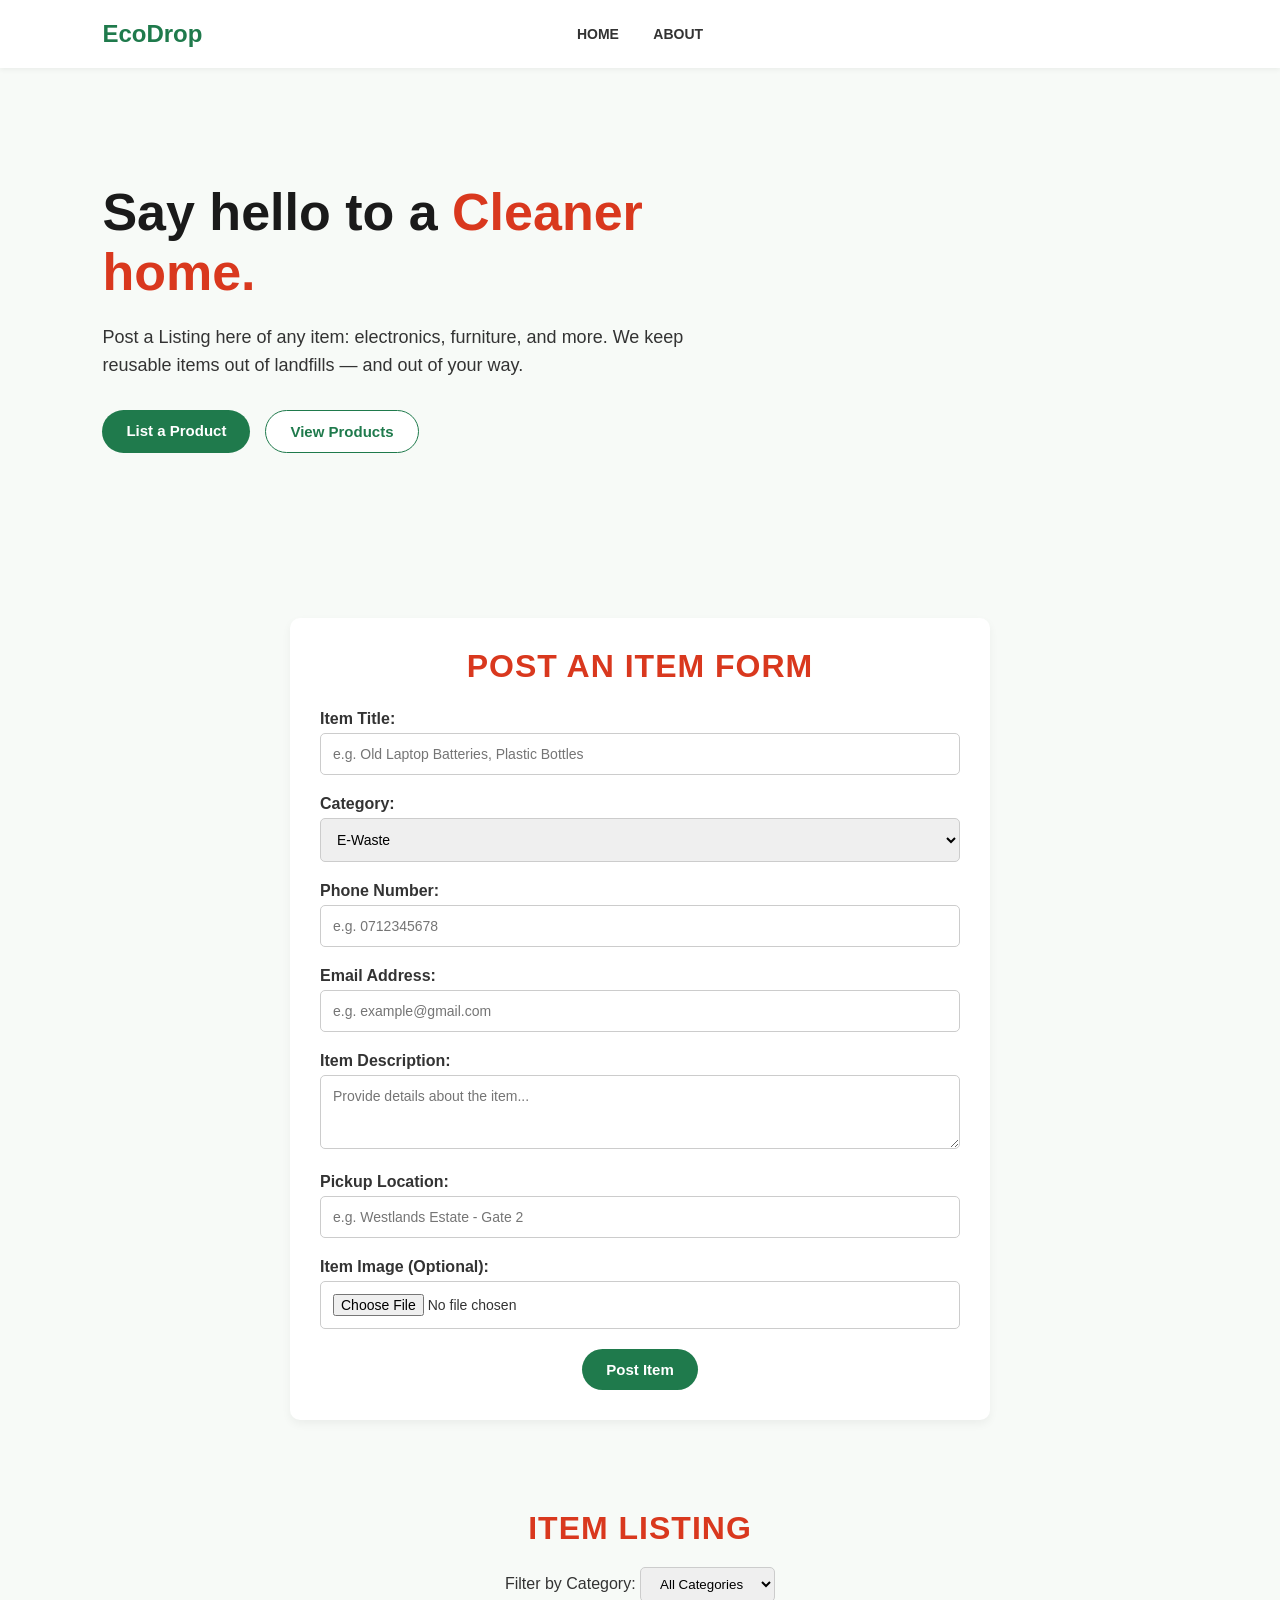
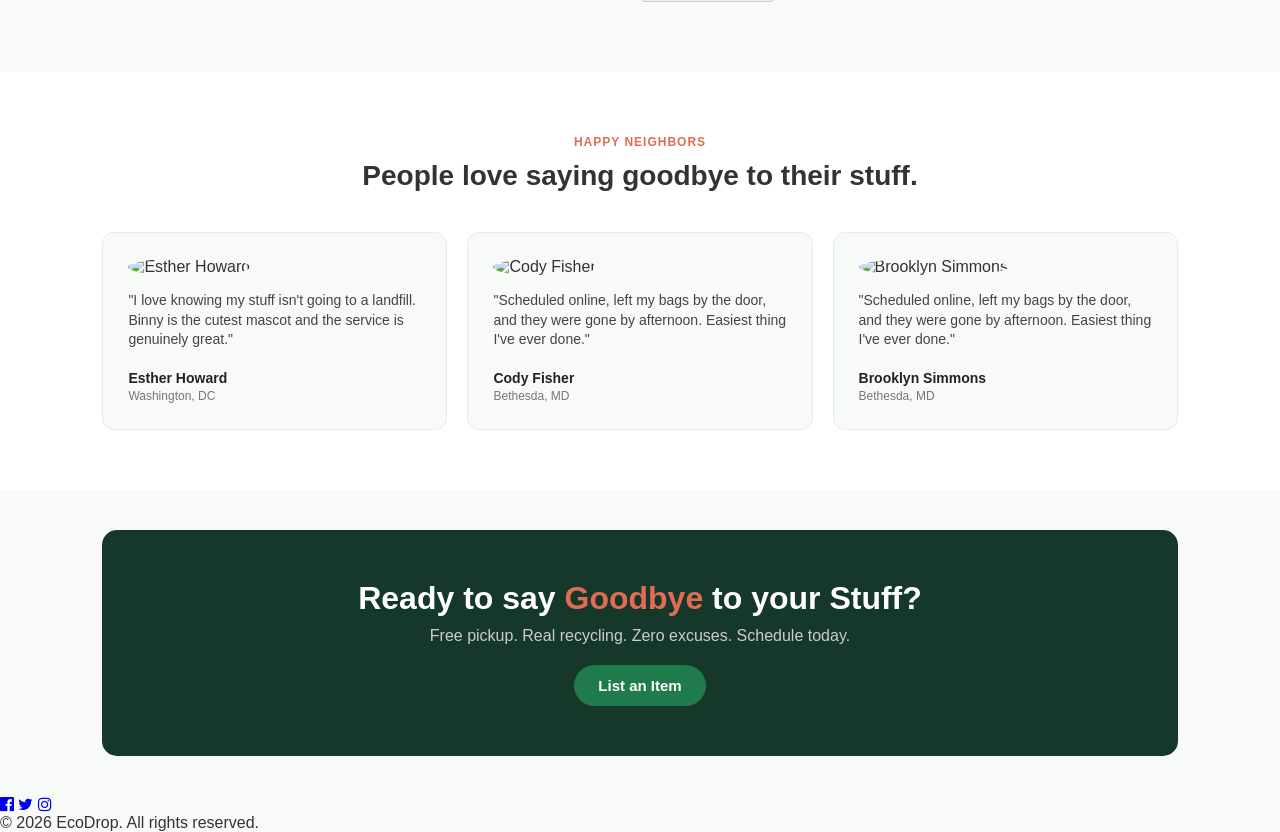
==== index.html @ 1c2b8566 "Update styles and font awesome cdn link" ====
<!DOCTYPE html>
<html lang="en">
<head>
    <meta charset="UTF-8">
    <meta name="viewport" content="width=device-width, initial-scale=1.0">
    <title>EcoDrop - Neighborhood Recycling Directory</title>
    <link rel="stylesheet" href="style.css">
    <link rel="stylesheet" href="https://cdnjs.cloudflare.com/ajax/libs/font-awesome/4.7.0/css/font-awesome.min.css">
</head>
<body>
    <header>
        <div class="logo">EcoDrop</div>
        <nav>
            <a href="index.html">HOME</a>
            <a href="#about-sec">ABOUT</a>
        </nav>
        <div style="width: 70px;"></div>
    </header>
    <main>
        <section class="hero-box">
            <div class="hero-content">
                <h1>Say hello to a <span>Cleaner home.</span></h1>
                <p>Post a Listing here of any item: electronics, furniture, and more. We keep reusable items out of landfills — and out of your way.</p>
                <div class="hero-btns">
                    <a href="#form-sec" class="btn-green">List a Product</a>
                    <a href="#listings-sec" class="btn-white">View Products</a>
                </div>
            </div>
        </section>

        <section id="form-sec" class="form-container">
            <h2>POST AN ITEM FORM</h2>
            <form id="item-form">
                <div class="form-group">
                    <label for="item-title">Item Title:</label>
                    <input type="text" id="item-title" placeholder="e.g. Old Laptop Batteries, Plastic Bottles" required>
                </div>

                <div class="form-group">
                    <label for="item-cat">Category:</label>
                    <select id="item-cat" required>
                        <option value="E-Waste">E-Waste</option>
                        <option value="Plastics">Plastics</option>
                        <option value="Metals">Metals</option>
                        <option value="Glass">Glass</option>
                        <option value="Furniture">Furniture</option>
                        <option value="Other">Other</option>
                    </select>
                </div>

                <div class="form-group">
                    <label for="item-phone">Phone Number:</label>
                    <input type="tel" id="item-phone" placeholder="e.g. 0712345678" required>
                </div>

                <div class="form-group">
                    <label for="item-email">Email Address:</label>
                    <input type="email" id="item-email" placeholder="e.g. example@gmail.com" required>
                </div>

                <div class="form-group">
                    <label for="item-desc">Item Description:</label>
                    <textarea id="item-desc" rows="3" placeholder="Provide details about the item..." required></textarea>
                </div>

                <div class="form-group">
                    <label for="item-location">Pickup Location:</label>
                    <input type="text" id="item-location" placeholder="e.g. Westlands Estate - Gate 2" required>
                </div>

                <div class="form-group">
                    <label for="item-img">Item Image (Optional):</label>
                    <input type="file" id="item-img" accept="image/*">
                </div>

                <button type="submit" id="add-btn" class="btn-green">Post Item</button>
            </form>
        </section>

        <section id="listings-sec" class="listings-container">
            <h2>ITEM LISTING</h2>

            <div class="filter-box">
                <label for="filter-select">Filter by Category: </label>
                <select id="filter-select">
                    <option value="All">All Categories</option>
                    <option value="E-Waste">E-Waste</option>
                    <option value="Plastics">Plastics</option>
                    <option value="Metals">Metals</option>
                    <option value="Glass">Glass</option>
                    <option value="Furniture">Furniture</option>
                    <option value="Other">Other</option>
                </select>
            </div>

            <div id="item-grid" class="item-grid"></div>
        </section>

        <section id="about-sec" class="testimonials-sec">
            <span class="sub-heading">HAPPY NEIGHBORS</span>
            <h2>People love saying goodbye to their stuff.</h2>

            <div class="test-grid">
                <div class="test-card">
                    <div class="user-profile">
                        <img src="images/user1.png" alt="Esther Howard" class="avatar">
                    </div>
                    <p>"I love knowing my stuff isn't going to a landfill. Binny is the cutest mascot and the service is genuinely great."</p>
                    <h4>Esther Howard</h4>
                    <span>Washington, DC</span>
                </div>

                <div class="test-card">
                    <div class="user-profile">
                        <img src="images/user2.png" alt="Cody Fisher" class="avatar">
                    </div>
                    <p>"Scheduled online, left my bags by the door, and they were gone by afternoon. Easiest thing I've ever done."</p>
                    <h4>Cody Fisher</h4>
                    <span>Bethesda, MD</span>
                </div>

                <div class="test-card">
                    <div class="user-profile">
                        <img src="images/user3.png" alt="Brooklyn Simmons" class="avatar">
                    </div>
                    <p>"Scheduled online, left my bags by the door, and they were gone by afternoon. Easiest thing I've ever done."</p>
                    <h4>Brooklyn Simmons</h4>
                    <span>Bethesda, MD</span>
                </div>
            </div>
        </section>

        <section class="cta-banner">
            <h2>Ready to say <span>Goodbye</span> to your Stuff?</h2>
            <p>Free pickup. Real recycling. Zero excuses. Schedule today.</p>
            <a href="#form-sec" class="btn-green">List an Item</a>
        </section>

    </main>

    <footer>
        <div class="social-icons">
            <a href="https://www.facebook.com/" target="_blank"><i class="fa fa-facebook-official"></i></a>
            <a href="https://www.twitter.com/" target="_blank"><i class="fa fa-twitter"></i></a>
            <a href="https://www.instagram.com/" target="_blank"><i class="fa fa-instagram"></i></a>
        </div>
        <p>&copy; 2026 EcoDrop. All rights reserved.</p>
    </footer>
    
</body>
</html>
---- style.css ----
* {
    margin: 0;
    padding: 0;
    box-sizing: border-box;
    font-family: Arial, sans-serif;
}

body {
    background-color: #f7faf7;
    color: #333;
}

header {
    display: flex;
    justify-content: space-between;
    align-items: center;
    padding: 20px 8%;
    background-color: #ffffff;
    box-shadow: 0 2px 5px rgba(0,0,0,0.05);
}

.logo {
    font-size: 24px;
    font-weight: bold;
    color: #1f7a4c;
}

nav {
    position: absolute;
    left: 50%;
    transform: translateX(-50%);
}

nav a {
    margin: 0 15px;
    text-decoration: none;
    color: #333;
    font-weight: bold;
    font-size: 14px;
}

nav a:hover {
    color: #1f7a4c;
}

.hero-box {
    position: relative;
    width: 100%;
    min-height: 500px;
    background-image: url('images/hero8.jpg');
    background-size: cover;
    background-position: center;
    display: flex;
    align-items: center;
    padding: 0 5% 0 8%;
}

.hero-content {
    max-width: 600px;
    z-index: 2;
}

.hero-content h1 {
    font-size: 52px;
    font-weight: 800;
    color: #1a1a1a;
    margin-bottom: 20px;
    line-height: 1.15;
}

.hero-content h1 span {
    color: #d9381e;
}

.hero-content p {
    font-size: 18px;
    color: #333333;
    font-weight: 500;
    margin-bottom: 30px;
    line-height: 1.6;
}

.hero-btns {
    display: flex;
    gap: 15px;
}

.btn-green {
    background-color: #1f7a4c;
    color: white;
    padding: 12px 24px;
    border-radius: 25px;
    text-decoration: none;
    border: none;
    cursor: pointer;
    font-size: 15px;
    font-weight: bold;
    display: inline-block;
}

.btn-green:hover {
    background-color: #165837;
}

.btn-white {
    background-color: white;
    color: #1f7a4c;
    padding: 12px 24px;
    border-radius: 25px;
    text-decoration: none;
    border: 1px solid #1f7a4c;
    font-size: 15px;
    font-weight: bold;
    display: inline-block;
}

.form-container {
    max-width: 700px;
    margin: 50px auto;
    padding: 30px;
    background: white;
    border-radius: 10px;
    box-shadow: 0 4px 10px rgba(0,0,0,0.05);
    text-align: center;
}

.form-container h2 {
    color: #d9381e;
    margin-bottom: 25px;
    font-size: 32px;
    letter-spacing: 1px;
}

.form-group {
    margin-bottom: 20px;
    text-align: left;
}

.form-group label {
    display: block;
    margin-bottom: 5px;
    font-weight: bold;
}

.form-group input[type="text"], 
.form-group input[type="tel"],
.form-group input[type="email"],
.form-group input[type="file"],
.form-group select,
.form-group textarea {
    width: 100%;
    padding: 12px;
    border: 1px solid #ccc;
    border-radius: 5px;
    font-size: 14px;
    resize: vertical;
}

.listings-container {
    padding: 40px 8%;
    text-align: center;
}

.listings-container h2 {
    color: #d9381e;
    font-size: 32px;
    margin-bottom: 20px;
    letter-spacing: 1px;
}

.filter-box {
    margin-bottom: 30px;
}

.filter-box select {
    padding: 8px 15px;
    border-radius: 5px;
    border: 1px solid #ccc;
}

.item-grid {
    display: grid;
    grid-template-columns: repeat(3, 1fr);
    gap: 20px;
}

.item-card {
    background: white;
    border: 1px solid #eee;
    border-radius: 8px;
    padding: 20px;
    text-align: left;
    box-shadow: 0 2px 6px rgba(0,0,0,0.04);
}

.item-card-img {
    width: 100%;
    height: 160px;
    object-fit: cover;
    border-radius: 5px;
    margin-bottom: 12px;
}

.item-card h3 {
    margin-bottom: 8px;
    color: #1f7a4c;
}

.item-card .badge-cat {
    display: inline-block;
    background: #e1f2e8;
    color: #1f7a4c;
    padding: 3px 8px;
    font-size: 12px;
    border-radius: 4px;
    margin-bottom: 10px;
    font-weight: bold;
}

.item-card p {
    font-size: 14px;
    color: #666;
    margin-bottom: 8px;
    white-space: pre-line;
}

.item-location {
    font-size: 13px;
    color: #333;
    font-weight: bold;
    margin-bottom: 10px;
}

.item-contact {
    font-size: 13px;
    color: #444;
    background: #f0f7f3;
    padding: 8px 10px;
    border-radius: 5px;
    margin-bottom: 15px;
}

.delete-btn {
    background: #d9381e;
    color: white;
    border: none;
    padding: 6px 12px;
    border-radius: 4px;
    cursor: pointer;
}

.testimonials-sec {
    padding: 60px 8%;
    background-color: #ffffff;
    text-align: center;
}

.sub-heading {
    color: #e06d53;
    font-size: 12px;
    font-weight: bold;
    letter-spacing: 1px;
}

.testimonials-sec h2 {
    font-size: 28px;
    margin: 10px 0 40px 0;
}

.test-grid {
    display: grid;
    grid-template-columns: repeat(3, 1fr);
    gap: 20px;
}

.test-card {
    background: #f7faf7;
    border: 1px solid #e2eee7;
    border-radius: 12px;
    padding: 25px;
    text-align: left;
}

.user-profile {
    margin-bottom: 15px;
}

.avatar {
    width: 48px;
    height: 48px;
    border-radius: 50%;
    object-fit: cover;
}

.test-card p {
    font-size: 14px;
    color: #444;
    margin-bottom: 20px;
    line-height: 1.4;
}

.test-card h4 {
    font-size: 14px;
    color: #222;
}

.test-card span {
    font-size: 12px;
    color: #777;
}

.cta-banner {
    background-color: #16382b;
    color: white;
    margin: 40px 8%;
    padding: 50px;
    border-radius: 15px;
    text-align: center;
}

.cta-banner h2 {
    font-size: 32px;
    margin-bottom: 10px;
}

.cta-banner h2 span {
    color: #e06d53;
}

.cta-banner p {
    margin-bottom: 20px;
    color: #ccc;
}
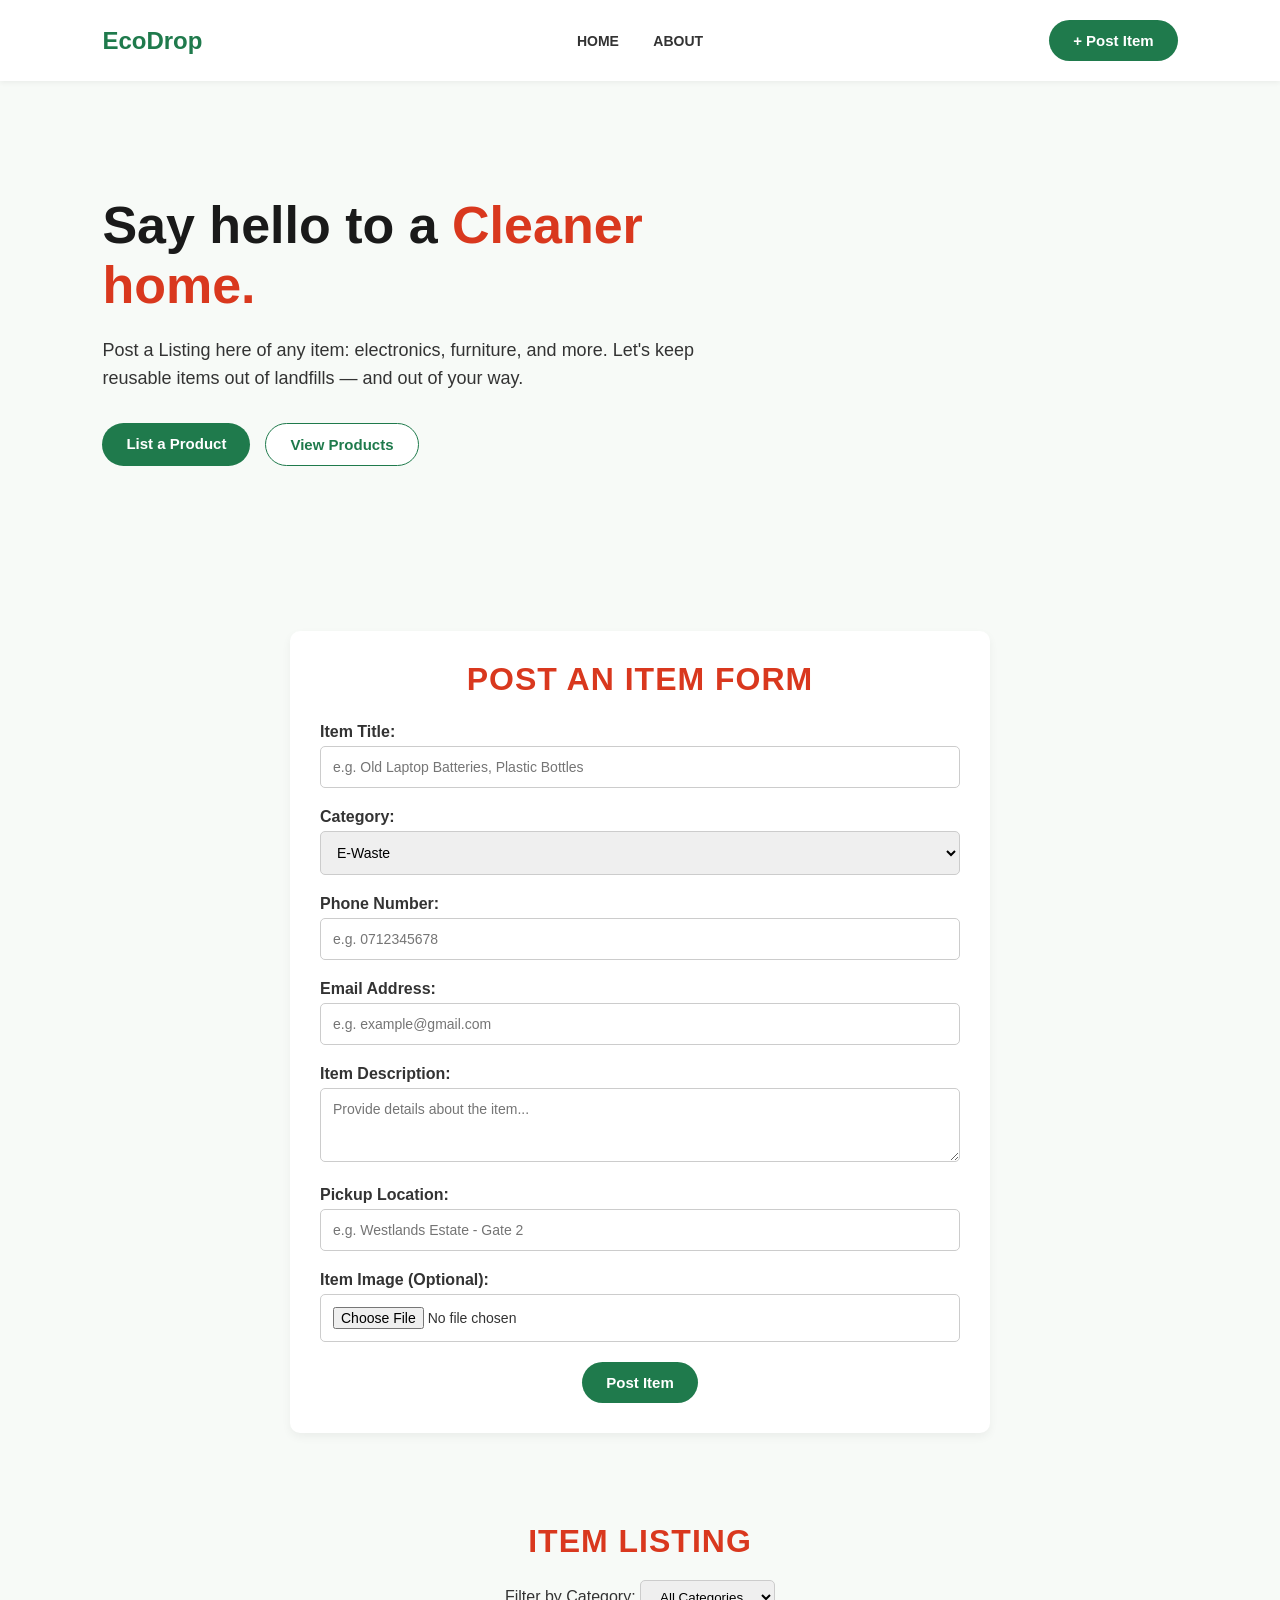
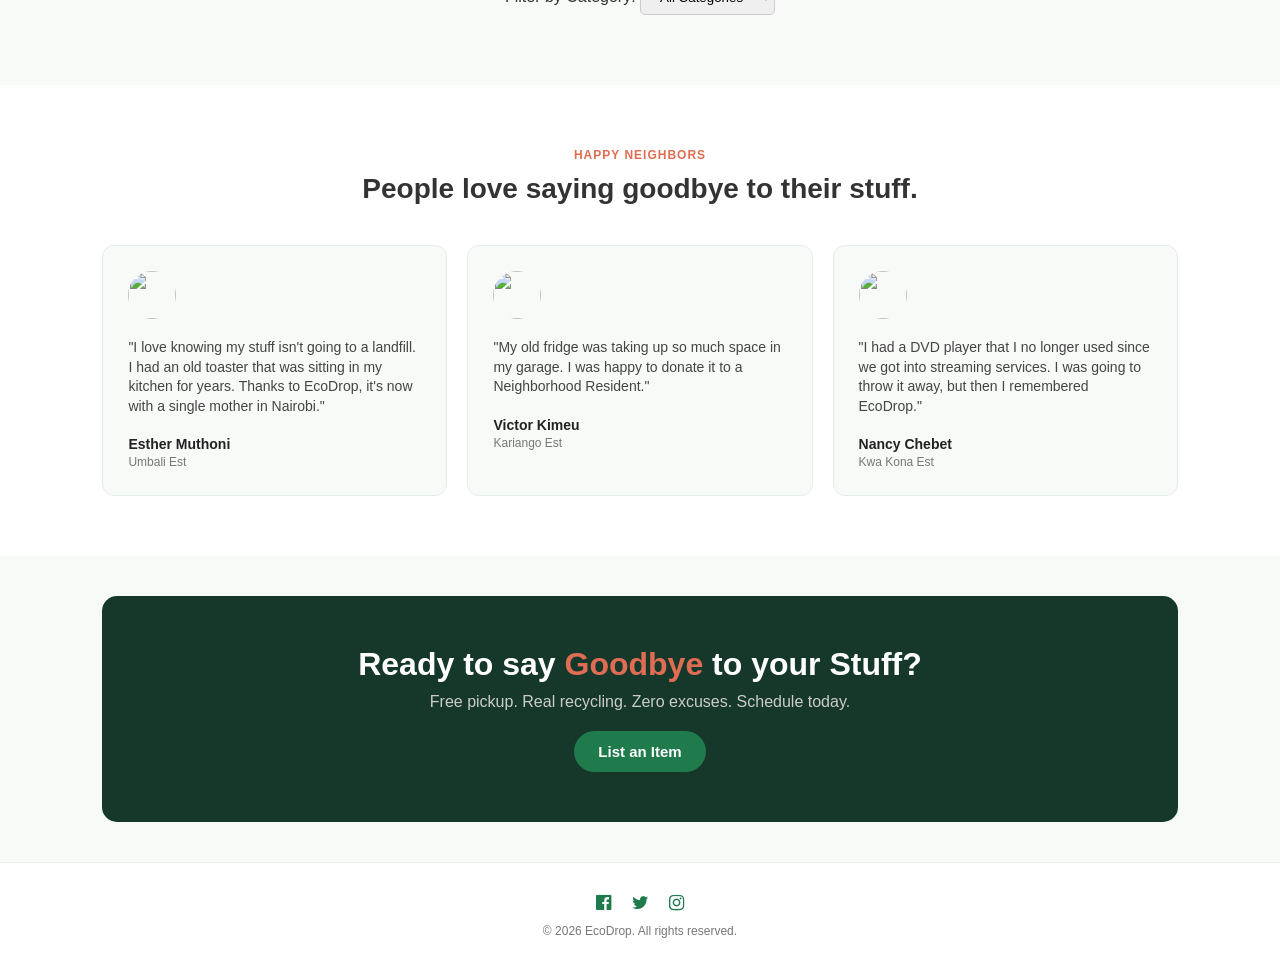
==== commit 061bec1c: "Add post page button" ====
--- a/index.html
+++ b/index.html
@@ -14,13 +14,15 @@
             <a href="index.html">HOME</a>
             <a href="#about-sec">ABOUT</a>
         </nav>
-        <div style="width: 70px;"></div>
+        <div class="nav-right">
+            <a href="post.html" class="btn-green">+ Post Item</a>
+        </div>
     </header>
     <main>
         <section class="hero-box">
             <div class="hero-content">
                 <h1>Say hello to a <span>Cleaner home.</span></h1>
-                <p>Post a Listing here of any item: electronics, furniture, and more. We keep reusable items out of landfills — and out of your way.</p>
+                <p>Post a Listing here of any item: electronics, furniture, and more. Let's keep reusable items out of landfills — and out of your way.</p>
                 <div class="hero-btns">
                     <a href="#form-sec" class="btn-green">List a Product</a>
                     <a href="#listings-sec" class="btn-white">View Products</a>
@@ -103,29 +105,29 @@
             <div class="test-grid">
                 <div class="test-card">
                     <div class="user-profile">
-                        <img src="images/user1.png" alt="Esther Howard" class="avatar">
+                        <img src="" alt="" class="avatar">
                     </div>
-                    <p>"I love knowing my stuff isn't going to a landfill. Binny is the cutest mascot and the service is genuinely great."</p>
-                    <h4>Esther Howard</h4>
-                    <span>Washington, DC</span>
+                    <p>"I love knowing my stuff isn't going to a landfill. I had an old toaster that was sitting in my kitchen for years. Thanks to EcoDrop, it's now with a single mother in Nairobi."</p>
+                    <h4>Esther Muthoni</h4>
+                    <span>Umbali Est</span>
                 </div>
 
                 <div class="test-card">
                     <div class="user-profile">
-                        <img src="images/user2.png" alt="Cody Fisher" class="avatar">
+                        <img src="" alt="" class="avatar">
                     </div>
-                    <p>"Scheduled online, left my bags by the door, and they were gone by afternoon. Easiest thing I've ever done."</p>
-                    <h4>Cody Fisher</h4>
-                    <span>Bethesda, MD</span>
+                    <p>"My old fridge was taking up so much space in my garage. I was happy to donate it to a Neighborhood Resident."</p>
+                    <h4>Victor Kimeu</h4>
+                    <span>Kariango Est</span>
                 </div>
 
                 <div class="test-card">
                     <div class="user-profile">
-                        <img src="images/user3.png" alt="Brooklyn Simmons" class="avatar">
+                        <img src="" alt="" class="avatar">
                     </div>
-                    <p>"Scheduled online, left my bags by the door, and they were gone by afternoon. Easiest thing I've ever done."</p>
-                    <h4>Brooklyn Simmons</h4>
-                    <span>Bethesda, MD</span>
+                    <p>"I had a DVD player that I no longer used since we got into streaming services. I was going to throw it away, but then I remembered EcoDrop."</p>
+                    <h4>Nancy Chebet</h4>
+                    <span>Kwa Kona Est</span>
                 </div>
             </div>
         </section>
--- a/style.css
+++ b/style.css
@@ -330,4 +330,27 @@
 .cta-banner p {
     margin-bottom: 20px;
     color: #ccc;
+}
+
+footer {
+    text-align: center;
+    padding: 30px;
+    background-color: #ffffff;
+    border-top: 1px solid #eee;
+}
+
+.social-icons {
+    margin-bottom: 10px;
+}
+
+.social-icons a {
+    color: #1f7a4c;
+    margin: 0 8px;
+    font-size: 18px;
+    text-decoration: none;
+}
+
+footer p {
+    font-size: 12px;
+    color: #777;
 }
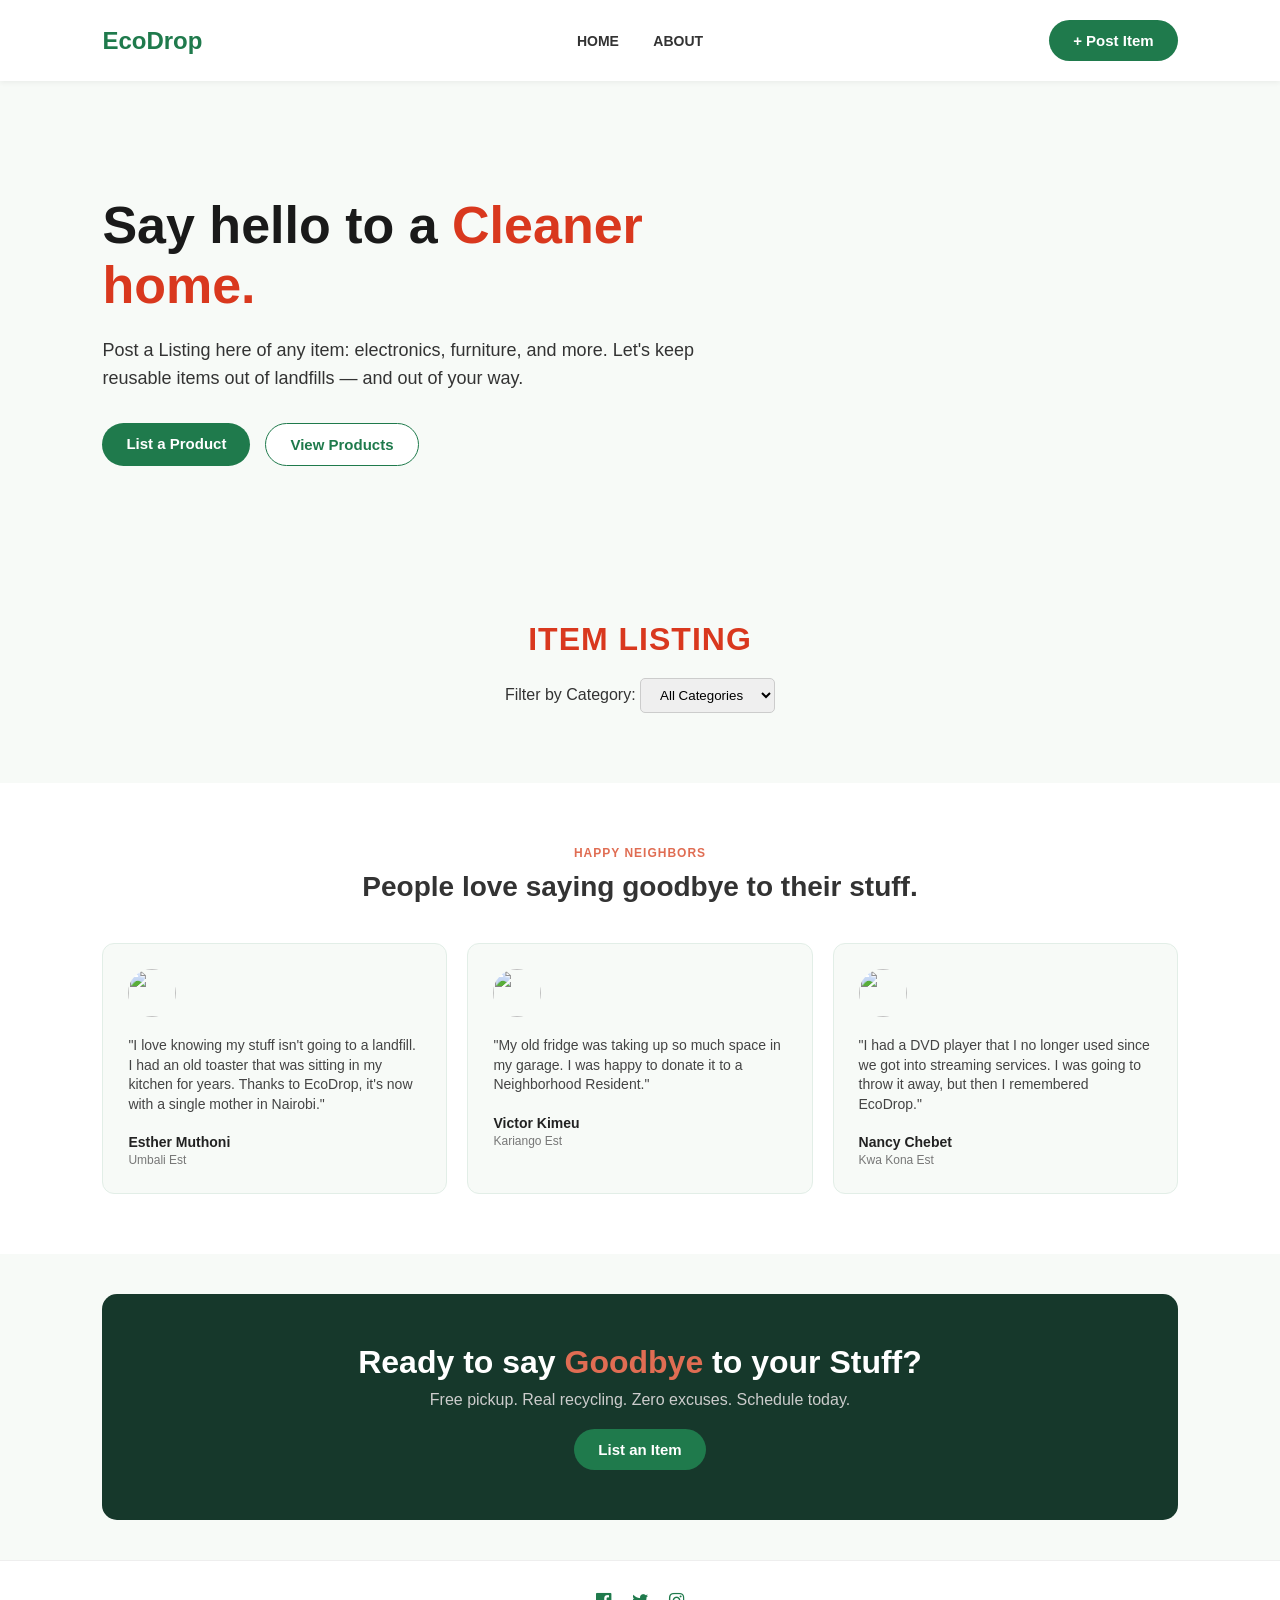
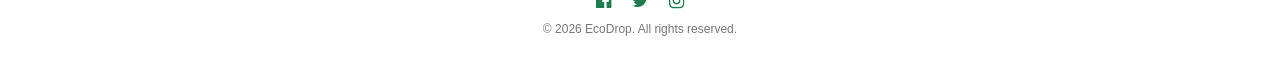
==== commit 5f7d8dad: "Remove Post form to transfer to post page" ====
--- a/index.html
+++ b/index.html
@@ -18,6 +18,7 @@
             <a href="post.html" class="btn-green">+ Post Item</a>
         </div>
     </header>
+    
     <main>
         <section class="hero-box">
             <div class="hero-content">
@@ -28,55 +29,6 @@
                     <a href="#listings-sec" class="btn-white">View Products</a>
                 </div>
             </div>
-        </section>
-
-        <section id="form-sec" class="form-container">
-            <h2>POST AN ITEM FORM</h2>
-            <form id="item-form">
-                <div class="form-group">
-                    <label for="item-title">Item Title:</label>
-                    <input type="text" id="item-title" placeholder="e.g. Old Laptop Batteries, Plastic Bottles" required>
-                </div>
-
-                <div class="form-group">
-                    <label for="item-cat">Category:</label>
-                    <select id="item-cat" required>
-                        <option value="E-Waste">E-Waste</option>
-                        <option value="Plastics">Plastics</option>
-                        <option value="Metals">Metals</option>
-                        <option value="Glass">Glass</option>
-                        <option value="Furniture">Furniture</option>
-                        <option value="Other">Other</option>
-                    </select>
-                </div>
-
-                <div class="form-group">
-                    <label for="item-phone">Phone Number:</label>
-                    <input type="tel" id="item-phone" placeholder="e.g. 0712345678" required>
-                </div>
-
-                <div class="form-group">
-                    <label for="item-email">Email Address:</label>
-                    <input type="email" id="item-email" placeholder="e.g. example@gmail.com" required>
-                </div>
-
-                <div class="form-group">
-                    <label for="item-desc">Item Description:</label>
-                    <textarea id="item-desc" rows="3" placeholder="Provide details about the item..." required></textarea>
-                </div>
-
-                <div class="form-group">
-                    <label for="item-location">Pickup Location:</label>
-                    <input type="text" id="item-location" placeholder="e.g. Westlands Estate - Gate 2" required>
-                </div>
-
-                <div class="form-group">
-                    <label for="item-img">Item Image (Optional):</label>
-                    <input type="file" id="item-img" accept="image/*">
-                </div>
-
-                <button type="submit" id="add-btn" class="btn-green">Post Item</button>
-            </form>
         </section>
 
         <section id="listings-sec" class="listings-container">
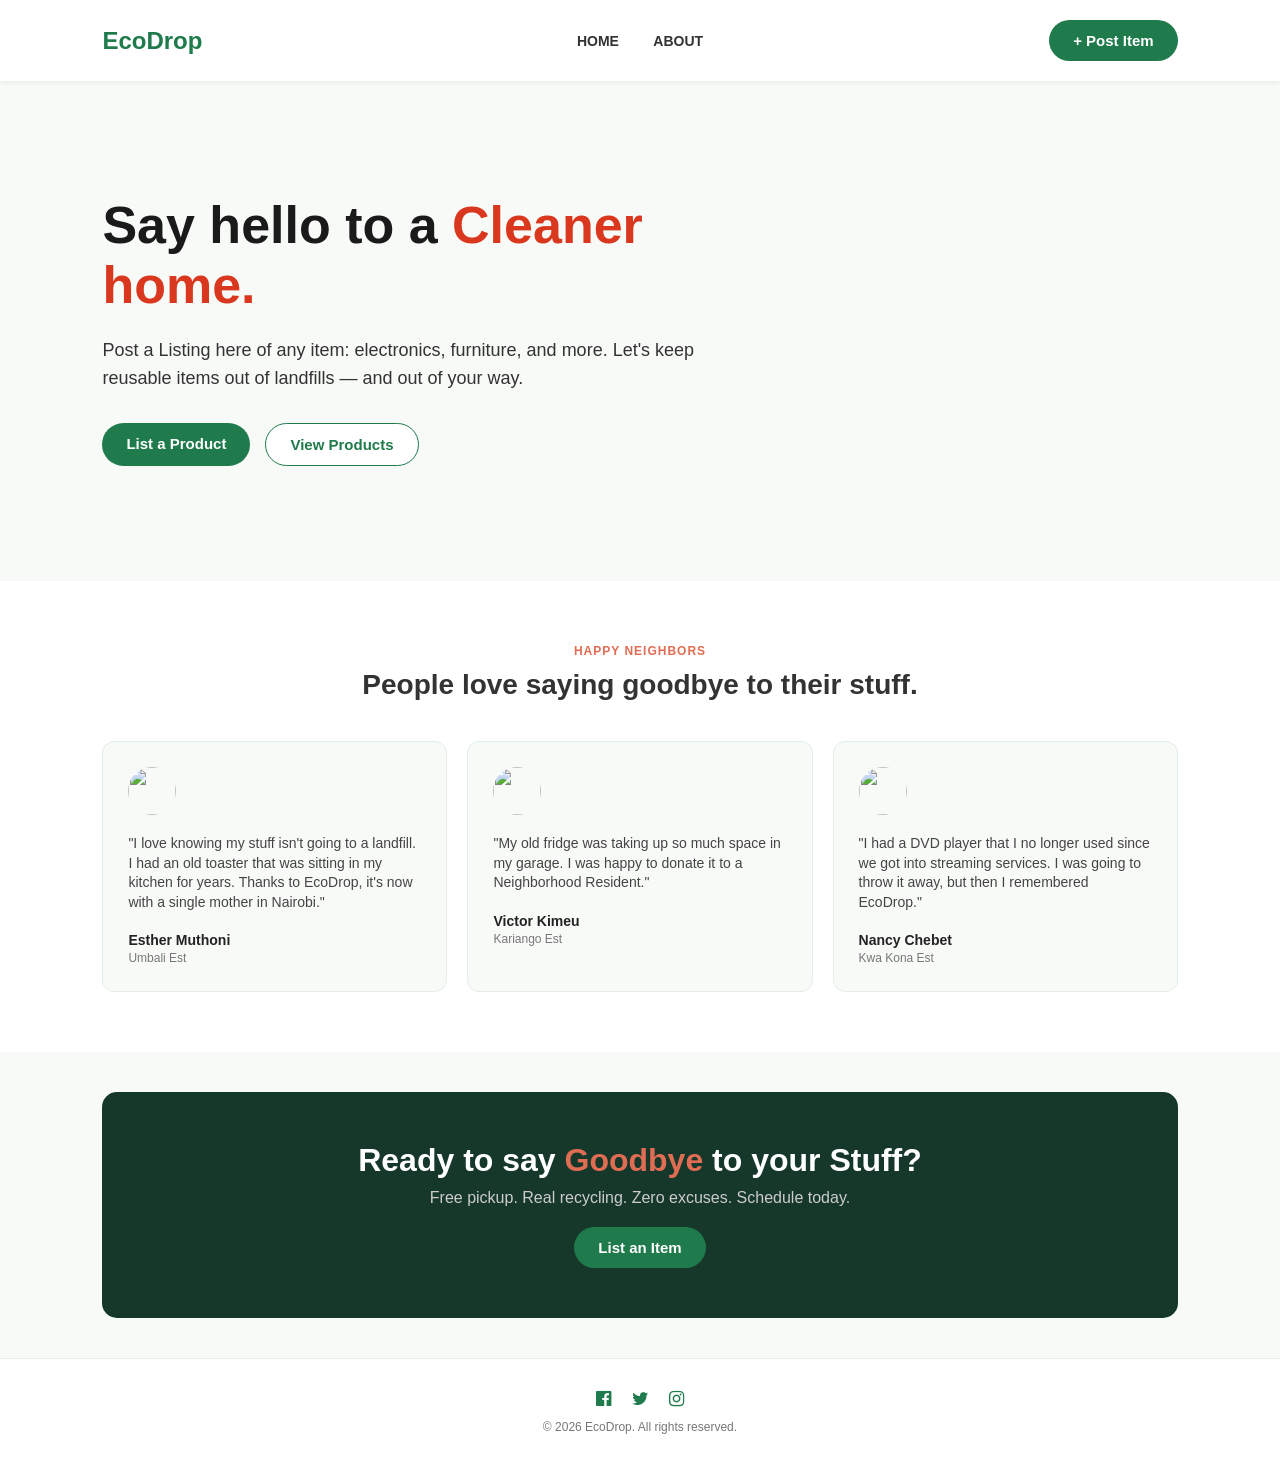
==== commit 9f017d11: "Remove category section" ====
--- a/index.html
+++ b/index.html
@@ -29,25 +29,6 @@
                     <a href="#listings-sec" class="btn-white">View Products</a>
                 </div>
             </div>
-        </section>
-
-        <section id="listings-sec" class="listings-container">
-            <h2>ITEM LISTING</h2>
-
-            <div class="filter-box">
-                <label for="filter-select">Filter by Category: </label>
-                <select id="filter-select">
-                    <option value="All">All Categories</option>
-                    <option value="E-Waste">E-Waste</option>
-                    <option value="Plastics">Plastics</option>
-                    <option value="Metals">Metals</option>
-                    <option value="Glass">Glass</option>
-                    <option value="Furniture">Furniture</option>
-                    <option value="Other">Other</option>
-                </select>
-            </div>
-
-            <div id="item-grid" class="item-grid"></div>
         </section>
 
         <section id="about-sec" class="testimonials-sec">
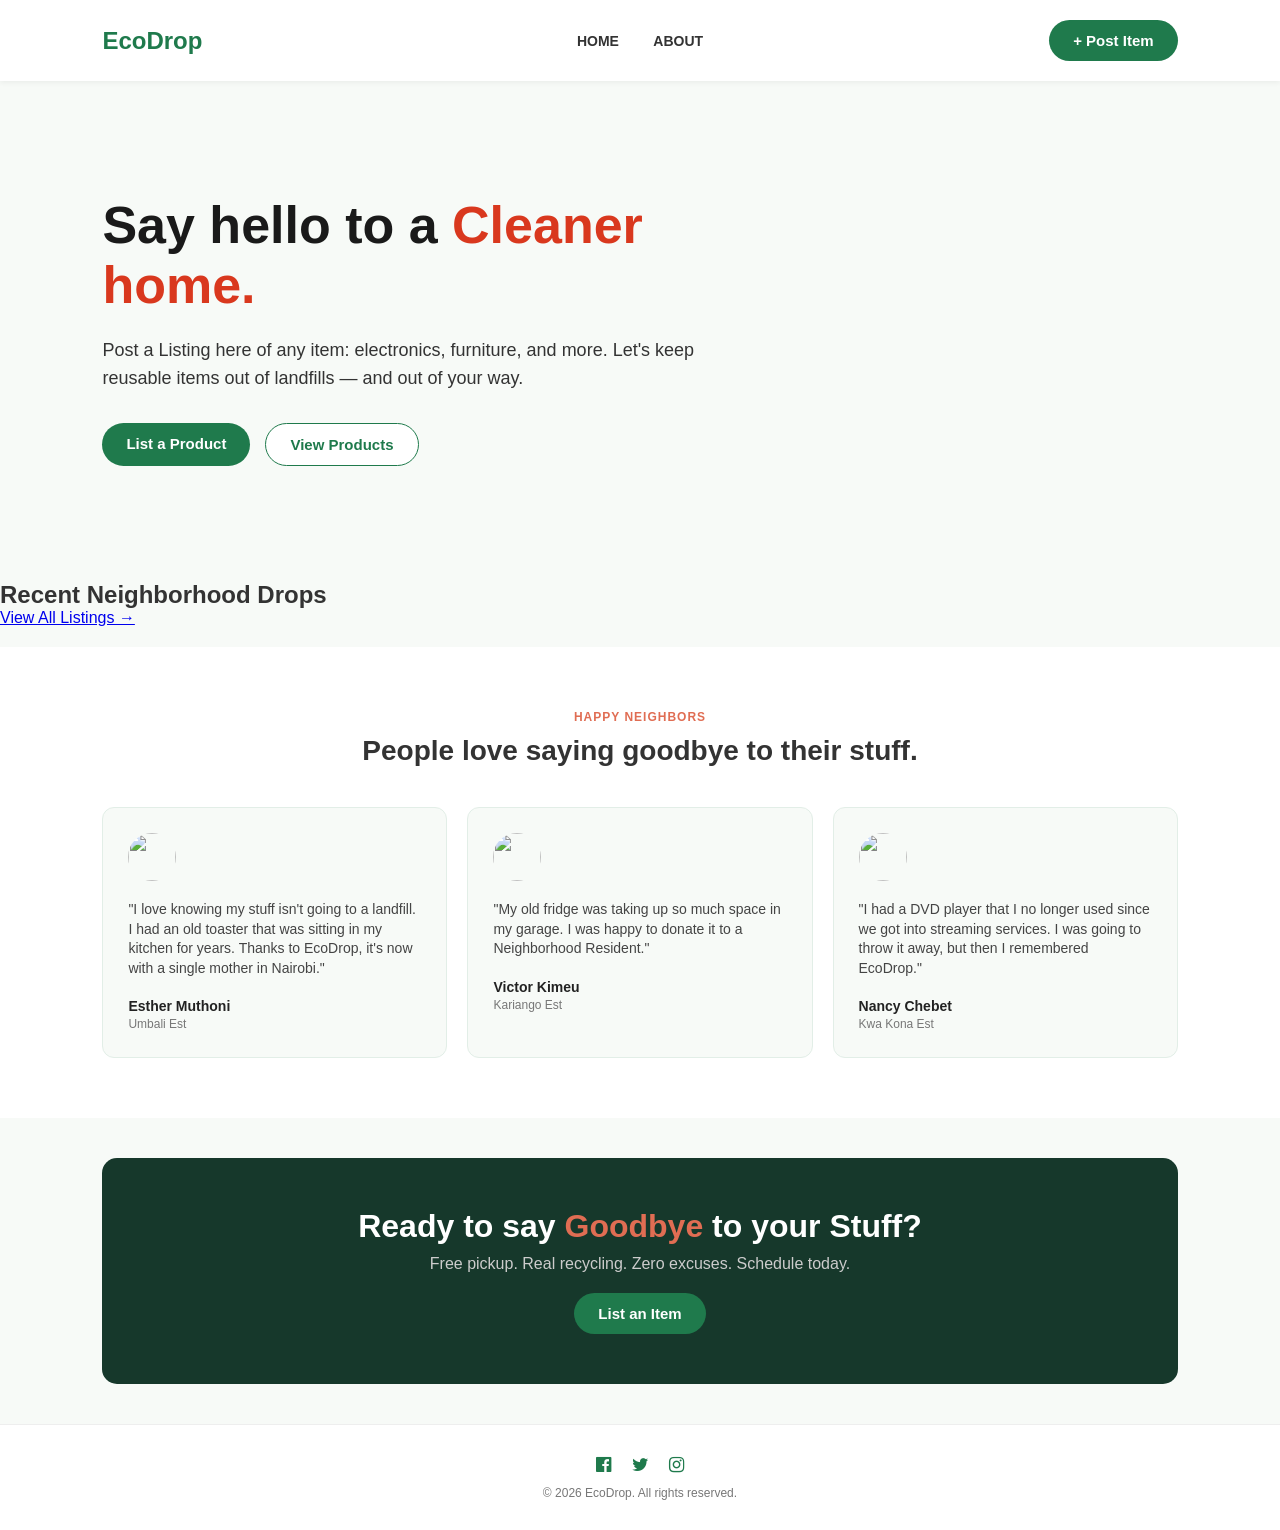
==== commit 4728cd61: "Add recent listed items section" ====
--- a/index.html
+++ b/index.html
@@ -29,6 +29,14 @@
                     <a href="#listings-sec" class="btn-white">View Products</a>
                 </div>
             </div>
+        </section>
+
+        <div class="section-header-row">
+            <h2>Recent Neighborhood Drops</h2>
+            <a href="browse.html" class="view-all-link">View All Listings →</a>
+        </div>
+        <section class="listings-container" style="padding-top: 0; padding-bottom: 20px;">
+            <div id="featured-grid" class="item-grid"></div>
         </section>
 
         <section id="about-sec" class="testimonials-sec">
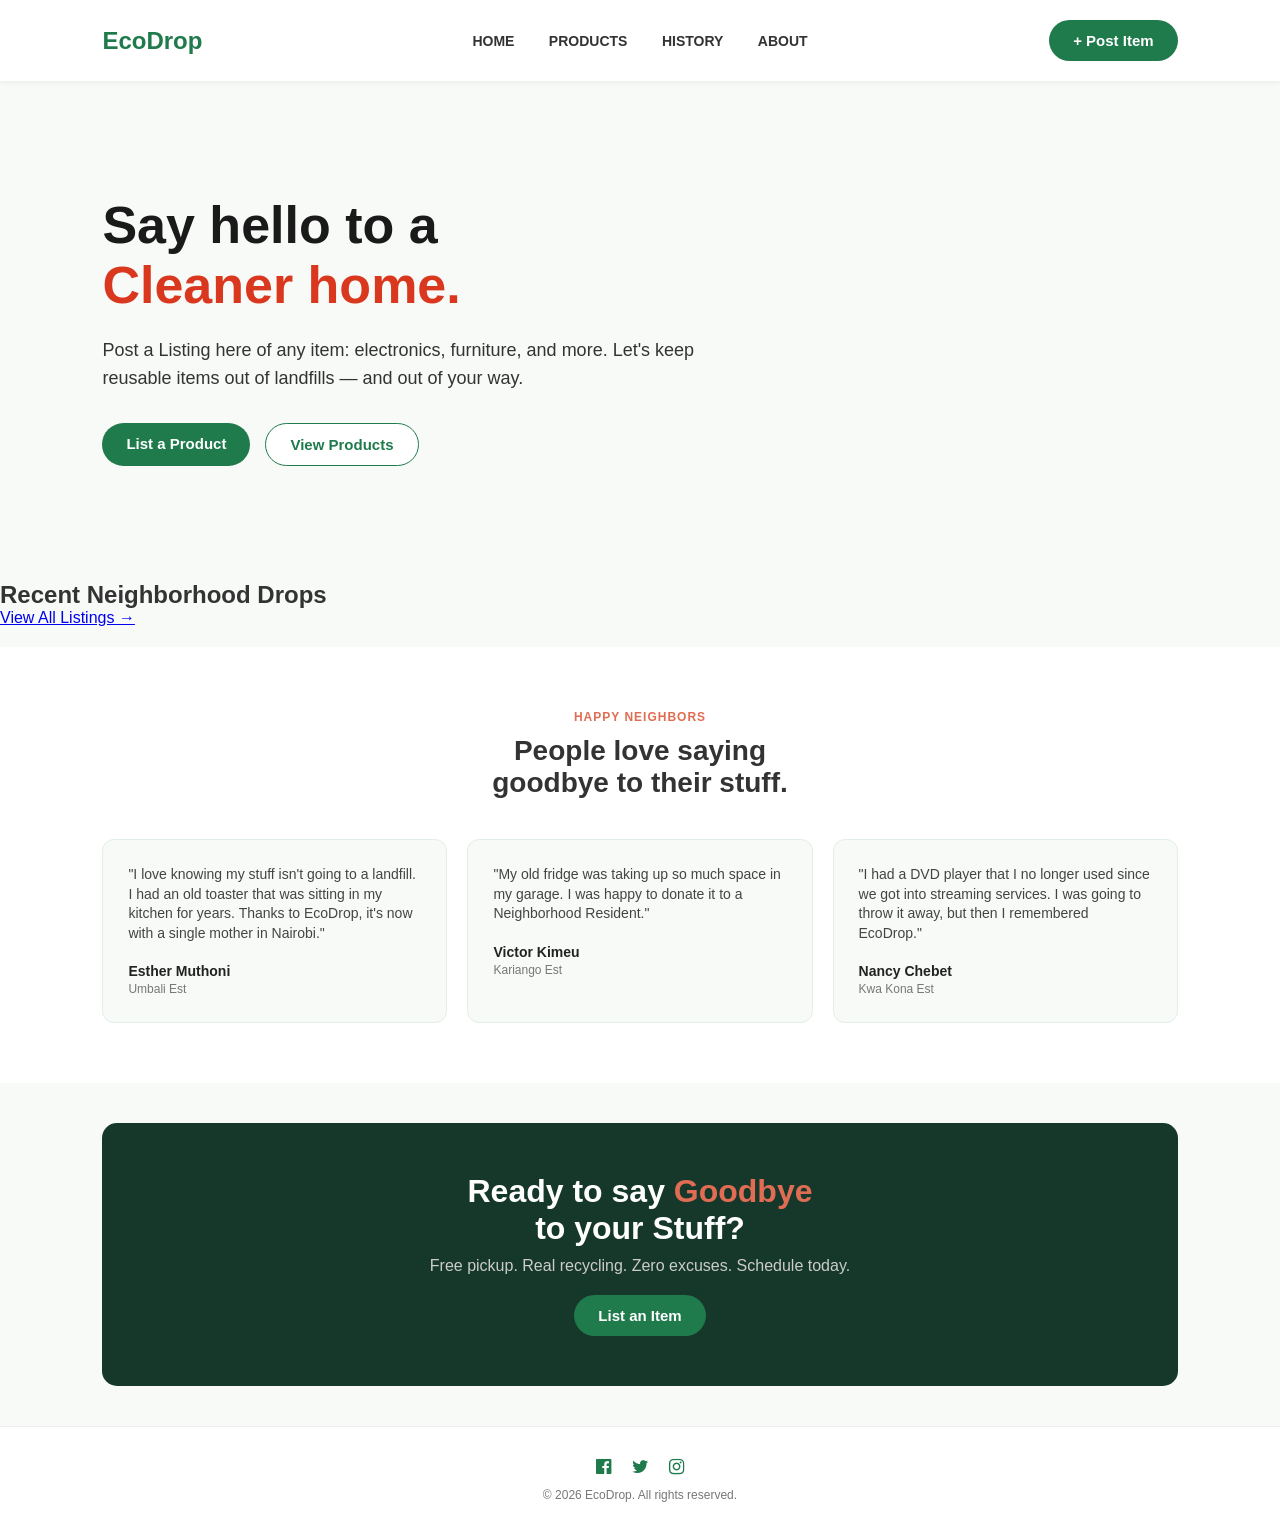
==== commit 055ff49b: "Update navigation links" ====
--- a/index.html
+++ b/index.html
@@ -11,22 +11,24 @@
     <header>
         <div class="logo">EcoDrop</div>
         <nav>
-            <a href="index.html">HOME</a>
-            <a href="#about-sec">ABOUT</a>
+            <a href="index.html" class="active">HOME</a>
+            <a href="browse.html">PRODUCTS</a>
+            <a href="history.html">HISTORY</a>
+            <a href="about.html">ABOUT</a>
         </nav>
         <div class="nav-right">
             <a href="post.html" class="btn-green">+ Post Item</a>
         </div>
     </header>
-    
+
     <main>
         <section class="hero-box">
             <div class="hero-content">
-                <h1>Say hello to a <span>Cleaner home.</span></h1>
+                <h1>Say hello to a <br><span>Cleaner home.</span></h1>
                 <p>Post a Listing here of any item: electronics, furniture, and more. Let's keep reusable items out of landfills — and out of your way.</p>
                 <div class="hero-btns">
-                    <a href="#form-sec" class="btn-green">List a Product</a>
-                    <a href="#listings-sec" class="btn-white">View Products</a>
+                    <a href="post.html" class="btn-green">List a Product</a>
+                    <a href="browse.html" class="btn-white">View Products</a>
                 </div>
             </div>
         </section>
@@ -41,31 +43,20 @@
 
         <section id="about-sec" class="testimonials-sec">
             <span class="sub-heading">HAPPY NEIGHBORS</span>
-            <h2>People love saying goodbye to their stuff.</h2>
+            <h2>People love saying <br>goodbye to their stuff.</h2>
 
             <div class="test-grid">
                 <div class="test-card">
-                    <div class="user-profile">
-                        <img src="" alt="" class="avatar">
-                    </div>
                     <p>"I love knowing my stuff isn't going to a landfill. I had an old toaster that was sitting in my kitchen for years. Thanks to EcoDrop, it's now with a single mother in Nairobi."</p>
                     <h4>Esther Muthoni</h4>
                     <span>Umbali Est</span>
                 </div>
-
                 <div class="test-card">
-                    <div class="user-profile">
-                        <img src="" alt="" class="avatar">
-                    </div>
                     <p>"My old fridge was taking up so much space in my garage. I was happy to donate it to a Neighborhood Resident."</p>
                     <h4>Victor Kimeu</h4>
                     <span>Kariango Est</span>
                 </div>
-
                 <div class="test-card">
-                    <div class="user-profile">
-                        <img src="" alt="" class="avatar">
-                    </div>
                     <p>"I had a DVD player that I no longer used since we got into streaming services. I was going to throw it away, but then I remembered EcoDrop."</p>
                     <h4>Nancy Chebet</h4>
                     <span>Kwa Kona Est</span>
@@ -74,11 +65,10 @@
         </section>
 
         <section class="cta-banner">
-            <h2>Ready to say <span>Goodbye</span> to your Stuff?</h2>
+            <h2>Ready to say <span style="color:#e06d53;">Goodbye</span><br>to your Stuff?</h2>
             <p>Free pickup. Real recycling. Zero excuses. Schedule today.</p>
-            <a href="#form-sec" class="btn-green">List an Item</a>
+            <a href="post.html" class="btn-green">List an Item</a>
         </section>
-
     </main>
 
     <footer>
@@ -89,6 +79,7 @@
         </div>
         <p>&copy; 2026 EcoDrop. All rights reserved.</p>
     </footer>
-    
+
+    <script src="script.js"></script>
 </body>
 </html>
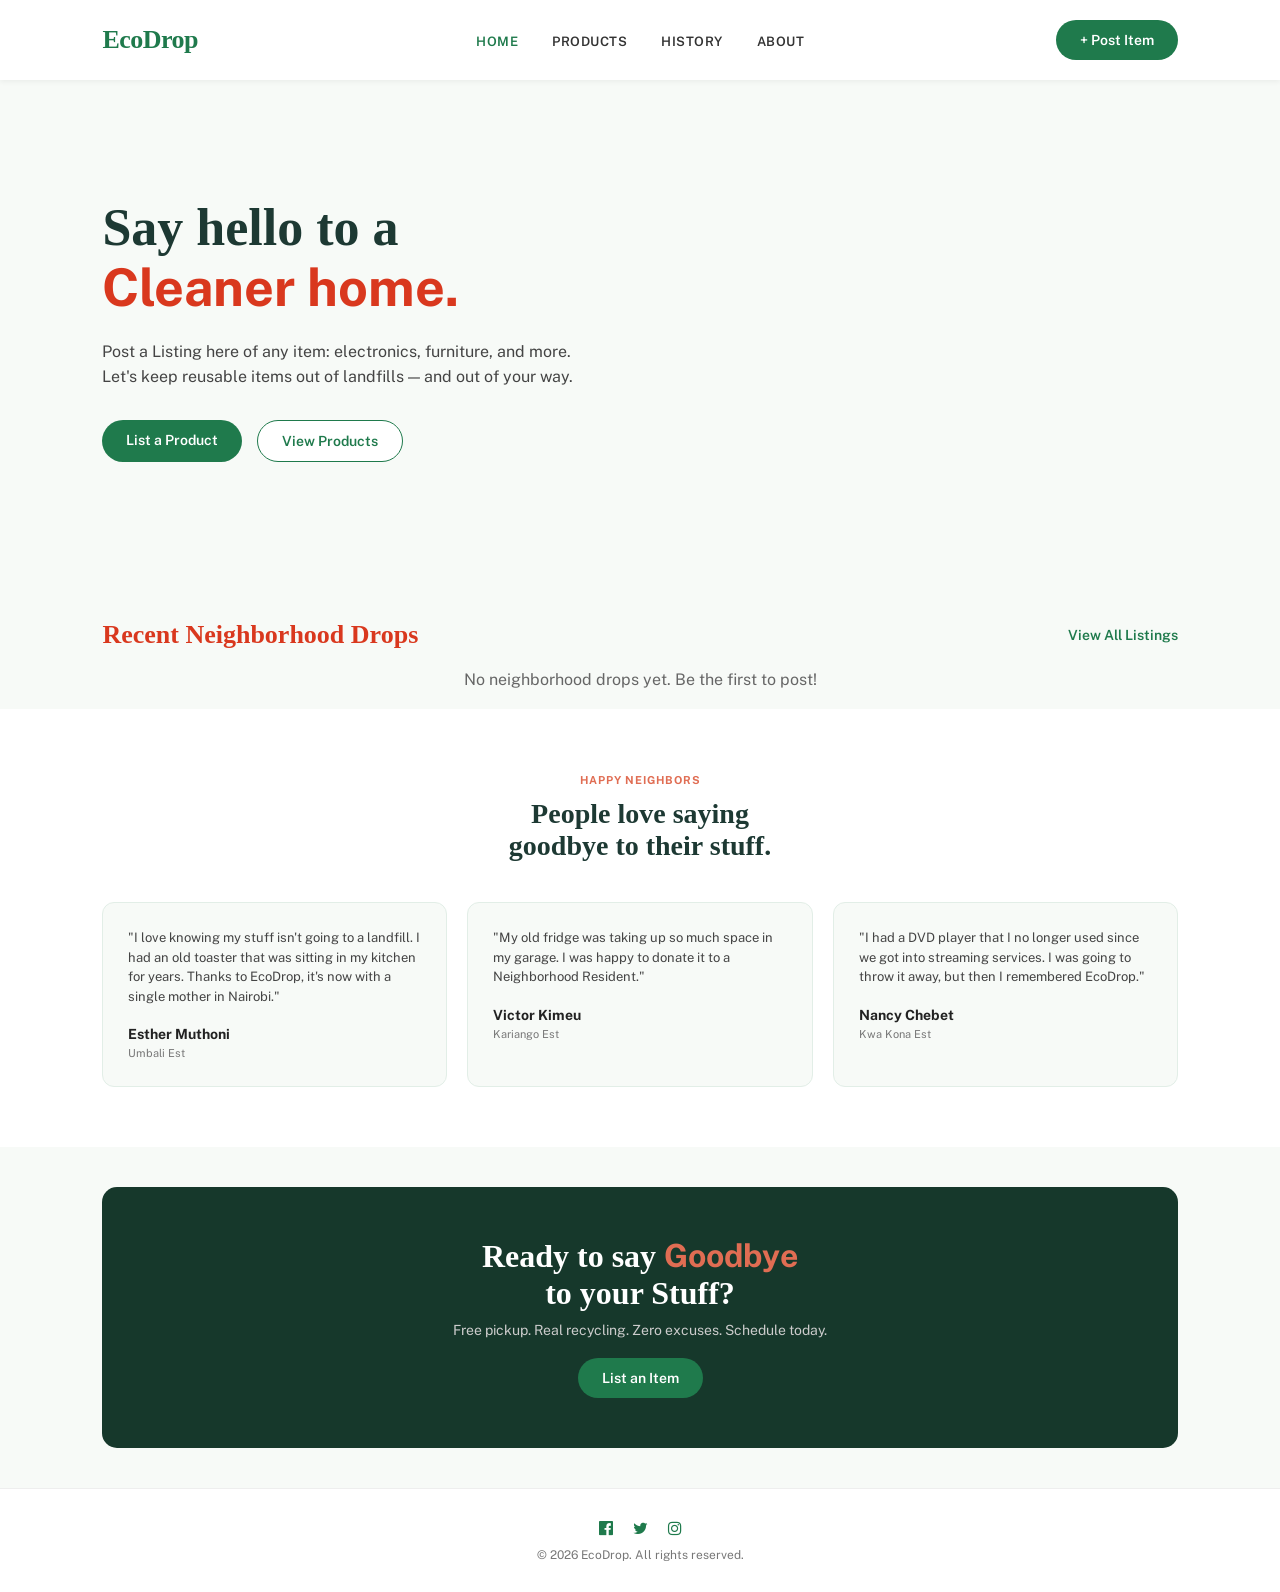
==== commit b60fa962: "Update hero message by breaking text" ====
--- a/index.html
+++ b/index.html
@@ -25,7 +25,7 @@
         <section class="hero-box">
             <div class="hero-content">
                 <h1>Say hello to a <br><span>Cleaner home.</span></h1>
-                <p>Post a Listing here of any item: electronics, furniture, and more. Let's keep reusable items out of landfills — and out of your way.</p>
+                <p>Post a Listing here of any item: electronics, furniture, and more. <br>Let's keep reusable items out of landfills — and out of your way.</p>
                 <div class="hero-btns">
                     <a href="post.html" class="btn-green">List a Product</a>
                     <a href="browse.html" class="btn-white">View Products</a>
@@ -35,7 +35,7 @@
 
         <div class="section-header-row">
             <h2>Recent Neighborhood Drops</h2>
-            <a href="browse.html" class="view-all-link">View All Listings →</a>
+            <a href="browse.html" class="view-all-link">View All Listings</a>
         </div>
         <section class="listings-container" style="padding-top: 0; padding-bottom: 20px;">
             <div id="featured-grid" class="item-grid"></div>
--- a/style.css
+++ b/style.css
@@ -1,13 +1,20 @@
+@import url('https://fonts.googleapis.com/css2?family=Public+Sans:wght@300;400;500;600;700&family=Redaction:wght@700&display=swap');
+
 * {
     margin: 0;
     padding: 0;
     box-sizing: border-box;
-    font-family: Arial, sans-serif;
+    font-family: 'Public Sans', sans-serif;
 }
 
 body {
     background-color: #f7faf7;
     color: #333;
+}
+
+h1, h2, h3, .logo, .hero-content h1, .listings-container h2, .form-container h2 {
+    font-family: 'Redaction', serif;
+    font-weight: 700;
 }
 
 header {
@@ -20,9 +27,9 @@
 }
 
 .logo {
-    font-size: 24px;
-    font-weight: bold;
-    color: #1f7a4c;
+    font-size: 26px;
+    color: #1f7a4c;
+    letter-spacing: -0.5px;
 }
 
 nav {
@@ -35,12 +42,19 @@
     margin: 0 15px;
     text-decoration: none;
     color: #333;
-    font-weight: bold;
-    font-size: 14px;
-}
-
-nav a:hover {
-    color: #1f7a4c;
+    font-weight: 600;
+    font-size: 13px;
+    letter-spacing: 0.5px;
+}
+
+nav a:hover, nav a.active {
+    color: #1f7a4c;
+}
+
+.nav-right {
+    display: flex;
+    align-items: center;
+    gap: 15px;
 }
 
 .hero-box {
@@ -62,8 +76,7 @@
 
 .hero-content h1 {
     font-size: 52px;
-    font-weight: 800;
-    color: #1a1a1a;
+    color: #1d3933;
     margin-bottom: 20px;
     line-height: 1.15;
 }
@@ -73,9 +86,9 @@
 }
 
 .hero-content p {
-    font-size: 18px;
-    color: #333333;
-    font-weight: 500;
+    font-size: 16px;
+    color: #444;
+    font-weight: 400;
     margin-bottom: 30px;
     line-height: 1.6;
 }
@@ -93,8 +106,8 @@
     text-decoration: none;
     border: none;
     cursor: pointer;
-    font-size: 15px;
-    font-weight: bold;
+    font-size: 14px;
+    font-weight: 600;
     display: inline-block;
 }
 
@@ -109,9 +122,13 @@
     border-radius: 25px;
     text-decoration: none;
     border: 1px solid #1f7a4c;
-    font-size: 15px;
-    font-weight: bold;
+    font-size: 14px;
+    font-weight: 600;
     display: inline-block;
+}
+
+.btn-white:hover {
+    background-color: #f0f7f3;
 }
 
 .form-container {
@@ -128,7 +145,6 @@
     color: #d9381e;
     margin-bottom: 25px;
     font-size: 32px;
-    letter-spacing: 1px;
 }
 
 .form-group {
@@ -139,7 +155,9 @@
 .form-group label {
     display: block;
     margin-bottom: 5px;
-    font-weight: bold;
+    font-weight: 600;
+    font-size: 13px;
+    color: #555;
 }
 
 .form-group input[type="text"], 
@@ -153,7 +171,6 @@
     border: 1px solid #ccc;
     border-radius: 5px;
     font-size: 14px;
-    resize: vertical;
 }
 
 .listings-container {
@@ -165,23 +182,35 @@
     color: #d9381e;
     font-size: 32px;
     margin-bottom: 20px;
-    letter-spacing: 1px;
-}
-
-.filter-box {
+}
+
+.controls-bar {
+    display: flex;
+    justify-content: center;
+    align-items: center;
+    gap: 20px;
     margin-bottom: 30px;
-}
-
-.filter-box select {
-    padding: 8px 15px;
+    flex-wrap: wrap;
+}
+
+.search-input, .filter-box select {
+    padding: 10px 15px;
     border-radius: 5px;
     border: 1px solid #ccc;
+    font-size: 14px;
+    min-width: 220px;
 }
 
 .item-grid {
     display: grid;
     grid-template-columns: repeat(3, 1fr);
     gap: 20px;
+}
+
+@media(max-width: 900px) {
+    .item-grid, .test-grid {
+        grid-template-columns: repeat(1, 1fr);
+    }
 }
 
 .item-card {
@@ -204,6 +233,7 @@
 .item-card h3 {
     margin-bottom: 8px;
     color: #1f7a4c;
+    font-size: 20px;
 }
 
 .item-card .badge-cat {
@@ -211,28 +241,27 @@
     background: #e1f2e8;
     color: #1f7a4c;
     padding: 3px 8px;
-    font-size: 12px;
+    font-size: 11px;
     border-radius: 4px;
     margin-bottom: 10px;
-    font-weight: bold;
+    font-weight: 700;
 }
 
 .item-card p {
-    font-size: 14px;
+    font-size: 13px;
     color: #666;
     margin-bottom: 8px;
-    white-space: pre-line;
 }
 
 .item-location {
-    font-size: 13px;
+    font-size: 12px;
     color: #333;
-    font-weight: bold;
+    font-weight: 600;
     margin-bottom: 10px;
 }
 
 .item-contact {
-    font-size: 13px;
+    font-size: 12px;
     color: #444;
     background: #f0f7f3;
     padding: 8px 10px;
@@ -240,13 +269,41 @@
     margin-bottom: 15px;
 }
 
-.delete-btn {
-    background: #d9381e;
+.claim-btn {
+    background: #1f7a4c;
     color: white;
     border: none;
-    padding: 6px 12px;
+    padding: 8px 14px;
     border-radius: 4px;
     cursor: pointer;
+    font-weight: 600;
+    width: 100%;
+    font-size: 13px;
+}
+.claim-btn:hover {
+    background: #165837;
+}
+
+.section-header-row {
+    display: flex;
+    justify-content: space-between;
+    align-items: center;
+    padding: 40px 8% 20px 8%;
+}
+
+.section-header-row h2 {
+    color: #d9381e;
+    font-size: 26px;
+}
+
+.view-all-link {
+    color: #1f7a4c;
+    text-decoration: none;
+    font-weight: 600;
+    font-size: 14px;
+}
+.view-all-link:hover {
+    text-decoration: underline;
 }
 
 .testimonials-sec {
@@ -257,14 +314,15 @@
 
 .sub-heading {
     color: #e06d53;
-    font-size: 12px;
-    font-weight: bold;
+    font-size: 11px;
+    font-weight: 700;
     letter-spacing: 1px;
 }
 
 .testimonials-sec h2 {
     font-size: 28px;
     margin: 10px 0 40px 0;
+    color: #1d3933;
 }
 
 .test-grid {
@@ -281,22 +339,11 @@
     text-align: left;
 }
 
-.user-profile {
-    margin-bottom: 15px;
-}
-
-.avatar {
-    width: 48px;
-    height: 48px;
-    border-radius: 50%;
-    object-fit: cover;
-}
-
 .test-card p {
-    font-size: 14px;
+    font-size: 13px;
     color: #444;
     margin-bottom: 20px;
-    line-height: 1.4;
+    line-height: 1.5;
 }
 
 .test-card h4 {
@@ -305,7 +352,7 @@
 }
 
 .test-card span {
-    font-size: 12px;
+    font-size: 11px;
     color: #777;
 }
 
@@ -330,6 +377,7 @@
 .cta-banner p {
     margin-bottom: 20px;
     color: #ccc;
+    font-size: 14px;
 }
 
 footer {
@@ -346,7 +394,7 @@
 .social-icons a {
     color: #1f7a4c;
     margin: 0 8px;
-    font-size: 18px;
+    font-size: 16px;
     text-decoration: none;
 }
 
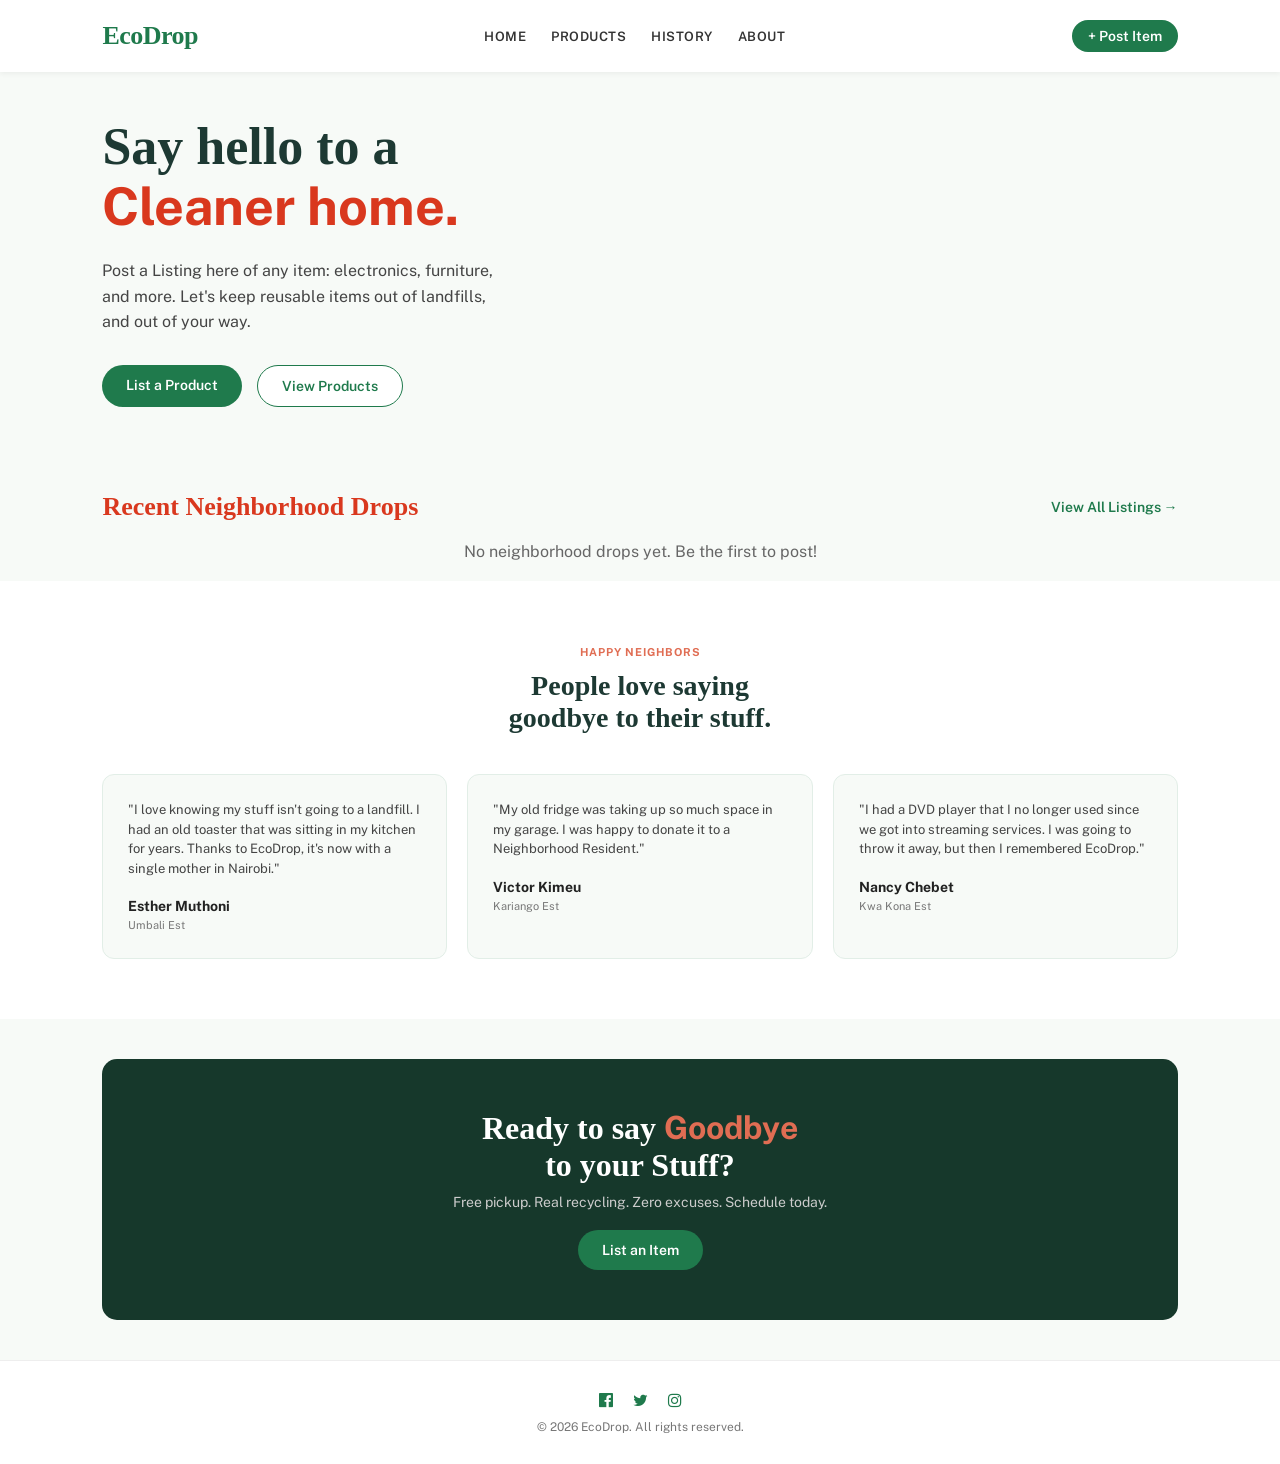
==== commit f3f5b65f: "Fix header navigation links and layout" ====
--- a/index.html
+++ b/index.html
@@ -1,5 +1,6 @@
 <!DOCTYPE html>
 <html lang="en">
+
 <head>
     <meta charset="UTF-8">
     <meta name="viewport" content="width=device-width, initial-scale=1.0">
@@ -7,25 +8,26 @@
     <link rel="stylesheet" href="style.css">
     <link rel="stylesheet" href="https://cdnjs.cloudflare.com/ajax/libs/font-awesome/4.7.0/css/font-awesome.min.css">
 </head>
+
 <body>
     <header>
-        <div class="logo">EcoDrop</div>
-        <nav>
-            <a href="index.html" class="active">HOME</a>
-            <a href="browse.html">PRODUCTS</a>
-            <a href="history.html">HISTORY</a>
-            <a href="about.html">ABOUT</a>
-        </nav>
-        <div class="nav-right">
-            <a href="post.html" class="btn-green">+ Post Item</a>
-        </div>
-    </header>
+    <div class="logo">EcoDrop</div>
+    <nav>
+        <a href="index.html">HOME</a>
+        <a href="browse.html">PRODUCTS</a>
+        <a href="history.html">HISTORY</a>
+        <a href="about.html">ABOUT</a>
+    </nav>
+    <div class="nav-right">
+    </div>
+</header>
 
     <main>
         <section class="hero-box">
             <div class="hero-content">
                 <h1>Say hello to a <br><span>Cleaner home.</span></h1>
-                <p>Post a Listing here of any item: electronics, furniture, and more. <br>Let's keep reusable items out of landfills — and out of your way.</p>
+                <p>Post a Listing here of any item: electronics, furniture,<br> and more. Let's keep reusable items out of
+                    landfills, <br> and out of your way.</p>
                 <div class="hero-btns">
                     <a href="post.html" class="btn-green">List a Product</a>
                     <a href="browse.html" class="btn-white">View Products</a>
@@ -35,7 +37,7 @@
 
         <div class="section-header-row">
             <h2>Recent Neighborhood Drops</h2>
-            <a href="browse.html" class="view-all-link">View All Listings</a>
+            <a href="browse.html" class="view-all-link">View All Listings →</a>
         </div>
         <section class="listings-container" style="padding-top: 0; padding-bottom: 20px;">
             <div id="featured-grid" class="item-grid"></div>
@@ -47,17 +49,20 @@
 
             <div class="test-grid">
                 <div class="test-card">
-                    <p>"I love knowing my stuff isn't going to a landfill. I had an old toaster that was sitting in my kitchen for years. Thanks to EcoDrop, it's now with a single mother in Nairobi."</p>
+                    <p>"I love knowing my stuff isn't going to a landfill. I had an old toaster that was sitting in my
+                        kitchen for years. Thanks to EcoDrop, it's now with a single mother in Nairobi."</p>
                     <h4>Esther Muthoni</h4>
                     <span>Umbali Est</span>
                 </div>
                 <div class="test-card">
-                    <p>"My old fridge was taking up so much space in my garage. I was happy to donate it to a Neighborhood Resident."</p>
+                    <p>"My old fridge was taking up so much space in my garage. I was happy to donate it to a
+                        Neighborhood Resident."</p>
                     <h4>Victor Kimeu</h4>
                     <span>Kariango Est</span>
                 </div>
                 <div class="test-card">
-                    <p>"I had a DVD player that I no longer used since we got into streaming services. I was going to throw it away, but then I remembered EcoDrop."</p>
+                    <p>"I had a DVD player that I no longer used since we got into streaming services. I was going to
+                        throw it away, but then I remembered EcoDrop."</p>
                     <h4>Nancy Chebet</h4>
                     <span>Kwa Kona Est</span>
                 </div>
@@ -82,4 +87,5 @@
 
     <script src="script.js"></script>
 </body>
+
 </html>
--- a/style.css
+++ b/style.css
@@ -21,47 +21,52 @@
     display: flex;
     justify-content: space-between;
     align-items: center;
+    width: 100%;
     padding: 20px 8%;
     background-color: #ffffff;
     box-shadow: 0 2px 5px rgba(0,0,0,0.05);
+    box-sizing: border-box;
 }
 
 .logo {
     font-size: 26px;
     color: #1f7a4c;
     letter-spacing: -0.5px;
-}
-
-nav {
-    position: absolute;
-    left: 50%;
-    transform: translateX(-50%);
-}
-
-nav a {
-    margin: 0 15px;
+    flex-shrink: 0;
+}
+
+header nav {
+    display: flex;
+    gap: 25px;
+    align-items: center;
+    flex-shrink: 0;
+}
+
+header nav a {
     text-decoration: none;
     color: #333;
     font-weight: 600;
     font-size: 13px;
     letter-spacing: 0.5px;
-}
-
-nav a:hover, nav a.active {
+    white-space: nowrap;
+}
+
+header nav a:hover, header nav a.active {
     color: #1f7a4c;
 }
 
 .nav-right {
     display: flex;
     align-items: center;
-    gap: 15px;
+    gap: 12px;
+    flex-shrink: 0;
 }
 
 .hero-box {
     position: relative;
     width: 100%;
-    min-height: 500px;
-    background-image: url('images/hero8.jpg');
+    height: 380px;
+    background-image: url('images/hero9.jpg');
     background-size: cover;
     background-position: center;
     display: flex;
